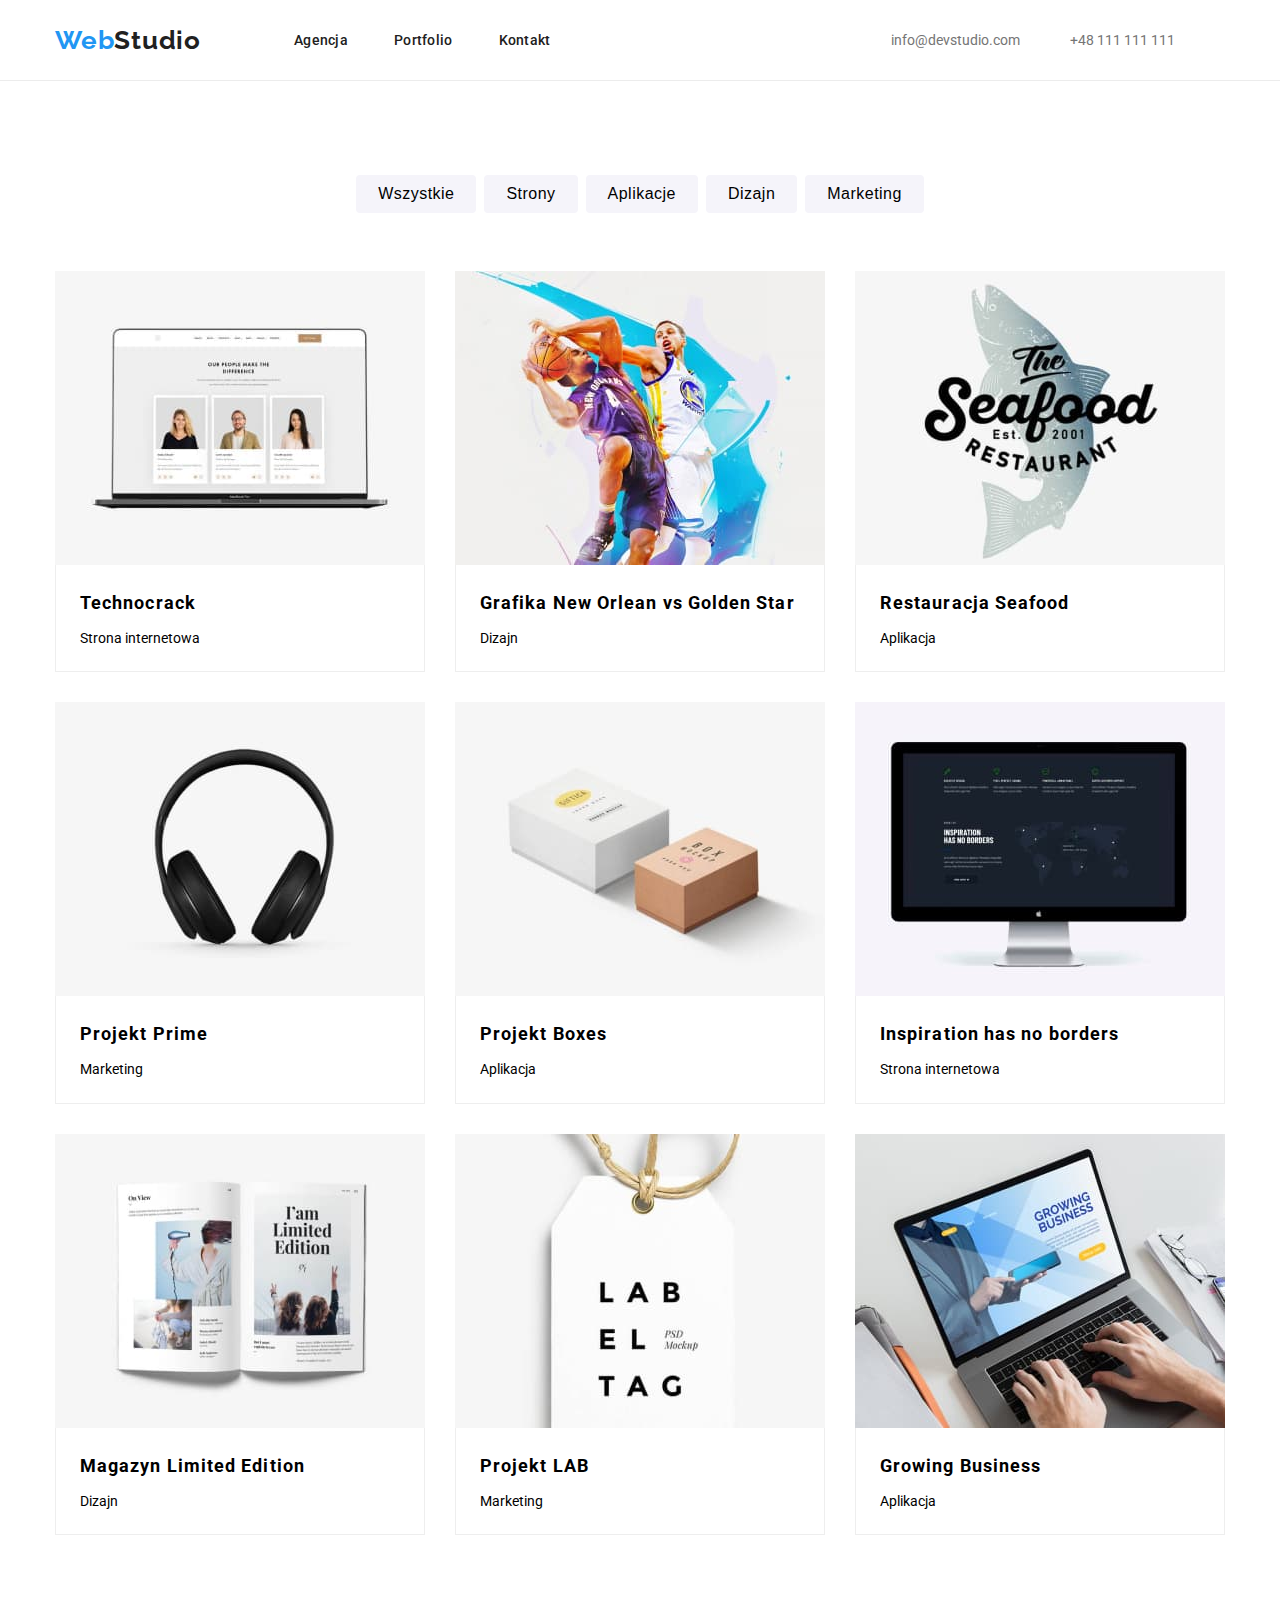
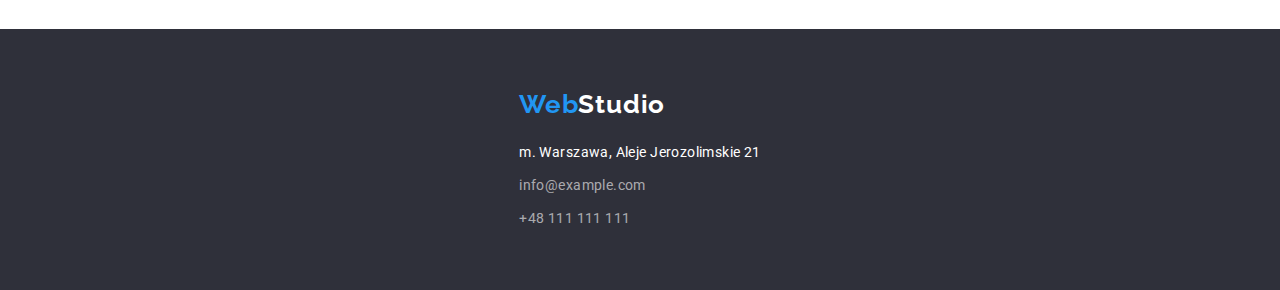
==== portfolio.html @ 0f6590d5 "v1" ====
<!DOCTYPE html>
<html lang="en">
  <head>
    <meta charset="UTF-8" />
    <meta http-equiv="X-UA-Compatible" content="IE=edge" />
    <meta name="viewport" content="width=device-width, initial-scale=1.0" />
    <title>Studio</title>
    <link rel="preconnect" href="https://fonts.googleapis.com" />
    <link rel="preconnect" href="https://fonts.gstatic.com" crossorigin />
    <link
      href="https://fonts.googleapis.com/css2?family=Raleway:wght@700&family=Roboto:wght@400;500;700;900&display=swap"
      rel="stylesheet"
    />
    <link rel="stylesheet" href="./css/styles.css" />
  </head>
  <body>
    <header class="header">
      <div class="container">
        <div class="header-section">
          <nav class="nav">
            <a href="./index.html" class="header-logo link">
              <span>Web</span>Studio
            </a>
            <ul class="nav-items">
              <li class="nav-item">
                <a href="" class="link">agencja</a>
              </li>
              <li class="nav-item">
                <a href="./portfolio.html" class="link">portfolio</a>
              </li>
              <li class="nav-item">
                <a href="" class="link">kontakt</a>
              </li>
            </ul>
          </nav>
          <ul class="contacts">
            <li>
              <a href="mailto:info@devstudio.com" class="header-contacts-item"
                >info@devstudio.com</a
              >
            </li>
            <li>
              <a href="tel:+48111111111" class="header-contacts-item"
                >+48 111 111 111</a
              >
            </li>
          </ul>
        </div>
      </div>
    </header>
    <main>
      <div class="container">
        <div class="section">
          <div class="portfolio">
            <ul class="portfolio-list">
              <li class="portfolio-item">
                <button type="button" class="portfolio-button">
                  Wszystkie
                </button>
              </li>
              <li class="portfolio-item">
                <button type="button" class="portfolio-button">Strony</button>
              </li>
              <li class="portfolio-item">
                <button type="button" class="portfolio-button">
                  Aplikacje
                </button>
              </li>
              <li class="portfolio-item">
                <button type="button" class="portfolio-button">Dizajn</button>
              </li>
              <li class="portfolio-item">
                <button type="button" class="portfolio-button">
                  Marketing
                </button>
              </li>
            </ul>
          </div>
          <section class="offer">
            <ul class="offer-list">
              <li class="offer-list-item">
                <figure class="offer-list-img">
                  <img
                    class="offer-img"
                    src="images/portfolio1.jpg"
                    alt="zdjęcie laptopa"
                    width="370"
                    height="294"
                  />
                  <figcaption>
                    <h3 class="offer-title">Technocrack</h3>
                    <p class="offer-category">Strona internetowa</p>
                    <p></p>
                  </figcaption>
                </figure>
              </li>
              <li class="offer-list-item">
                <figure class="offer-list-img">
                  <img
                    class="offer-img"
                    src="images/portfolio2.jpg"
                    alt="zdjęcie koszykarzy"
                    width="370"
                    height="294"
                  />
                  <figcaption>
                    <h3 class="offer-title">
                      Grafika New Orlean vs Golden Star
                    </h3>
                    <p class="offer-category">Dizajn</p>
                  </figcaption>
                </figure>
              </li>
              <li class="offer-list-item">
                <figure class="offer-list-img">
                  <img
                    class="offer-img"
                    src="images/portfolio3.jpg"
                    alt="zdjęcie logo restauracji"
                    width="370"
                    height="294"
                  />
                  <figcaption>
                    <h3 class="offer-title">Restauracja Seafood</h3>
                    <p class="offer-category">Aplikacja</p>
                  </figcaption>
                </figure>
              </li>
              <li class="offer-list-item">
                <figure class="offer-list-img">
                  <img
                    class="offer-img"
                    src="images/portfolio4.jpg"
                    alt="zdjęcie słuchawek"
                    width="370"
                    height="294"
                  />
                  <figcaption>
                    <h3 class="offer-title">Projekt Prime</h3>
                    <p class="offer-category">Marketing</p>
                  </figcaption>
                </figure>
              </li>
              <li class="offer-list-item">
                <figure class="offer-list-img">
                  <img
                    class="offer-img"
                    src="images/portfolio5.jpg"
                    alt="zdjęcie pudełek"
                    width="370"
                    height="294"
                  />
                  <figcaption>
                    <h3 class="offer-title">Projekt Boxes</h3>
                    <p class="offer-category">Aplikacja</p>
                  </figcaption>
                </figure>
              </li>
              <li class="offer-list-item">
                <figure class="offer-list-img">
                  <img
                    class="offer-img"
                    src="images/portfolio6.jpg"
                    alt="zdjęcie monitora"
                    width="370"
                    height="294"
                  />
                  <figcaption>
                    <h3 class="offer-title">Inspiration has no borders</h3>
                    <p class="offer-category">Strona internetowa</p>
                  </figcaption>
                </figure>
              </li>
              <li class="offer-list-item">
                <figure class="offer-list-img">
                  <img
                    class="offer-img"
                    src="images/portfolio7.jpg"
                    alt="zdjęcie magazynu"
                    width="370"
                    height="294"
                  />
                  <figcaption>
                    <h3 class="offer-title">Magazyn Limited Edition</h3>
                    <p class="offer-category">Dizajn</p>
                  </figcaption>
                </figure>
              </li>
              <li class="offer-list-item">
                <figure class="offer-list-img">
                  <img
                    class="offer-img"
                    src="images/portfolio8.jpg"
                    alt="zdjęcie etykiety"
                    width="370"
                    height="294"
                  />
                  <figcaption>
                    <h3 class="offer-title">Projekt LAB</h3>
                    <p class="offer-category">Marketing</p>
                  </figcaption>
                </figure>
              </li>
              <li class="offer-list-item">
                <figure class="offer-list-img">
                  <img
                    class="offer-img"
                    src="images/portfolio9.jpg"
                    alt="zdjęcie laptopa2"
                    width="370"
                    height="294"
                  />
                  <figcaption>
                    <h3 class="offer-title">Growing Business</h3>
                    <p class="offer-category">Aplikacja</p>
                  </figcaption>
                </figure>
              </li>
            </ul>
          </section>
        </div>
      </div>
    </main>
    <footer class="footer">
      <div class="container">
        <a href="./index.html" class="footer-logo"> <span>Web</span>Studio </a>
        <address class="footer-contacts">
          <ul>
            <li class="footer-list">m. Warszawa, Aleje Jerozolimskie 21</li>
            <li class="footer-list">
              <a href="mailto:info@example.com" class="footer-link"
                >info@example.com</a
              >
            </li>
            <li class="footer-list">
              <a href="tel:+48111111111" class="footer-link">+48 111 111 111</a>
            </li>
          </ul>
        </address>
      </div>
    </footer>
  </body>
</html>
---- css/styles.css ----
* {
  margin: 0px;
  padding: 0px;
}
*,
*::before,
*::after {
  box-sizing: border-box;
}
:root {
  --main-font-color: #212121;
  --brand-color: #2196f3;
  --bg-color: #f5f4fa;
  --icon-color: #afb1b8;
}
.container {
  max-width: 1200px;
  margin: 0 auto;
  padding-right: 15px;
  padding-left: 15px;
  align-items: center;
}
.section {
  padding-top: 94px;
  padding-bottom: 94px;
}
body {
  font-family: "Roboto", sans-serif;
  font-size: 14px;
}
ul {
  list-style: none;
  margin: 0px;
  padding: 0px;
}
.link {
  text-decoration: none;
  font-family: "Roboto";
  font-weight: 500;
  font-size: 14px;
  line-height: 16px;
  letter-spacing: 0.02em;
}
.link:hover,
.link:focus,
.header-contacts-item:hover,
.header-contacts-item:focus,
.nav-item .link:hover,
.nav-item .link:focus {
  color: var(--brand-color);
}
/* ------HEADER----- */
.header {
  background-color: #fff;
  border-bottom: 1px solid #ececec;
}
.header .link {
  color: #212121;
}
.header-logo {
  color: var(--main-font-color);
  text-decoration: none;
  font-family: "Raleway";
  font-weight: 700;
  font-size: 26px;
  line-height: 31px;
  letter-spacing: 0.03em;
  margin-right: 93px;
}
.header-logo > span,
.footer-logo > span {
  color: var(--brand-color);
}

.header-section {
  display: flex;
  align-items: center;
  justify-content: center;
  height: 80px;
}
.nav {
  display: flex;
  align-items: center;
}
.nav-items {
  font-weight: 500;
  line-height: 1.14;
  display: flex;
  justify-content: space-between;
}
.nav-items .link {
  text-transform: capitalize;
}
.nav-item {
  margin-right: 46px;
}
.contacts {
  display: flex;
  align-items: center;
  justify-content: flex-end;
  margin-left: auto;
}
.header-contact a {
  display: flex;
  align-items: center;
}
.header-contact .contact-icon {
  fill: currentColor;
  margin-right: 10px;
}
.header-contact .icon-envelope {
  width: 16px;
  height: 12px;
}
.header-contact .icon-smartphone {
  width: 10px;
  height: 36px;
}
.header-contacts-item {
  color: #757575;
  text-decoration: none;
  margin-right: 50px;
}
/* ----BANNER---- */
.main-title {
  background-color: #2f303a;
  text-align: center;
  padding: 200px 0;
  color: #fff;
  background-image: linear-gradient(
      rgba(47, 48, 58, 0.4),
      rgba(47, 48, 58, 0.4)
    ),
    url("../images/mainbg.jpg");
  background-position: center;
  background-size: cover;
  background-repeat: no-repeat;
}
.main-title-item {
  font-weight: 900;
  font-size: 44px;
  line-height: 1.36em;
  max-width: 696px;
  text-transform: uppercase;
  margin: 0 auto 30px;
}
.main-button {
  color: #fff;
  cursor: pointer;
  background-color: var(--brand-color);
  border: none;
  border-radius: 4px;
  width: 200px;
  height: 50px;
  font-weight: 700;
  font-size: 16px;
  line-height: 1.875em;
  box-shadow: 0px 4px 4px rgba(0, 0, 0, 0.15);
  padding: 10px 41px 10px 41px;
  font-family: "Roboto";
  letter-spacing: 0.06em;
}
.main-button:hover,
.main-button:active {
  background-color: var(--brand-color);
  color: #fff;
}
/* -----LOREM IPSUM---- */

.article {
  display: flex;
  margin-left: -30px;
  margin-bottom: -30px;
}
.article-list {
  max-width: 270px;
  margin-bottom: 30px;
  margin-left: 30px;
}
.article-title {
  text-transform: uppercase;
  margin-bottom: 10px;
  font-weight: 700;
  font-size: 14px;
  line-height: 1.14em;
  letter-spacing: 0.03em;
}
.article-item {
  font-weight: 400;
  font-size: 14px;
  color: #757575;
  line-height: 1.71em;
  letter-spacing: 0.03em;
}
.article-list-group {
  display: flex;
  justify-content: center;
  width: 100%;
  height: 120px;
  padding: 25px 0;
  border-radius: 4px;
  margin-bottom: 30px;
  background-color: var(--bg-color);
}
.arcticle-list-group-icon {
  width: 70px;
  height: 70px;
}
/* ----CZYM SIĘ ZAJMUJEMY---- */
.about-title {
  font-size: 36px;
  line-height: 1.16;
  display: flex;
  justify-content: center;
  margin: 0;
  padding-bottom: 50px;
  letter-spacing: 0.03em;
}
.about-item {
  display: flex;
  justify-content: space-between;
}
.about {
  padding-top: 0;
}
/* ----NASZ ZESPÓŁ---- */
.us {
  background-color: var(--bg-color);
}
.us-title {
  font-size: 36px;
  line-height: 1.16;
  display: flex;
  justify-content: center;
  margin: 0;
  padding-bottom: 50px;
  letter-spacing: 0.03em;
}
.us-list {
  display: flex;
  justify-content: space-between;
}
.us-item {
  margin: 0;
  width: 270px;
  background-color: #ffffff;
  border-bottom-right-radius: 4px;
  border-bottom-left-radius: 4px;
  box-shadow: 0px 2px rgba(0, 0, 0, 0.2), 0px 1px rgba(0, 0, 0, 0.14),
    0px 1px rgba(0, 0, 0, 0.12);
}
.us-img {
  display: block;
}
.us-name {
  color: #212121;
  font-weight: 500;
  padding-top: 30px;
  line-height: 1.17;
  text-align: center;
}
.us-description {
  color: #757575;
  font-size: 16px;
  padding-bottom: 16px;
  line-height: 1.17;
  text-align: center;
}
.us-items li {
  width: 270px;
}
/* ----KLIENCI---- */
.clients-title {
  text-align: center;
  padding-bottom: 50px;
  font-size: 36px;
  line-height: 42px;
  letter-spacing: 0.03em;
}
.clients-list {
  display: flex;
  justify-content: space-between;
}
.client-link {
  display: flex;
  justify-content: center;
  align-items: center;
  width: 170px;
  height: 92px;
  border: 1px solid #afb1b8;
  border-radius: 4px;
}
.client-logo {
  width: 106px;
  height: 60px;
  fill: var(--icon-color);
}

.client-link:hover,
.client-link:focus {
  color: var(--brand-color);
  cursor: pointer;
  border: 1px solid var(--brand-color);
}
.client-logo:focus,
.client-logo:hover {
  fill: var(--brand-color);
}
/* ----SOCIAL LINKI---- */
.social-list {
  display: flex;
  align-items: center;
  justify-content: space-between;
  margin-left: 32px;
  margin-right: 32px;
  padding-bottom: 30px;
}
.social-list-link {
  display: flex;
  justify-content: center;
  align-items: center;
  width: 44px;
  height: 44px;
  border-radius: 50%;
  background-color: #fff;
  cursor: pointer;
  fill: var(--icon-color);
}
.social-icon {
  width: 20px;
  height: 20px;
}
.social-list-link:hover,
.social-list-link:active {
  fill: #fff;
  background-color: var(--brand-color);
}

/* ----FOOTER---- */
.footer {
  background-color: #2f303a;
  color: #fff;
  padding: 60px 0;
  font-style: normal;
  display: flex;
}

.footer-logo {
  display: inline-block;
  color: #fff;
  text-decoration: none;
  font-family: "Raleway";
  font-weight: 700;
  font-size: 26px;
  line-height: 1.19em;
  letter-spacing: 0.03em;
  margin-bottom: 20px;
  text-transform: capitalize;
}
.footer-link {
  color: rgba(255, 255, 255, 0.6);
  text-decoration: none;
}
.footer-link:hover,
.footer-link:focus {
  color: rgba(255, 255, 255, 1);
}
.footer-list {
  display: flex;
  align-items: center;
  font-style: normal;
  font-size: 14px;
  line-height: 24px;
  letter-spacing: 0.03em;
  font-weight: 400;
  color: #fff;
  margin-bottom: 9px;
}
.footer-list:last-child {
  margin-bottom: 0;
}
.footer-social {
  display: flex;
  flex-direction: column;
  justify-content: start;
  padding-top: 12px;
}
.footer-social-title {
  color: #fff;
  text-transform: uppercase;
}
.footer-social-icon {
  display: flex;
  width: 20px;
  height: 20px;
  fill: currentColor;
}
.footer-social-list {
  display: flex;
  justify-content: space-between;
  align-items: center;
}
.footer-social-link {
  display: flex;
  justify-content: center;
  align-items: center;
  width: 44px;
  height: 44px;
  border-radius: 50%;
  background-color: rgba(255, 255, 255, 0.1);
  color: #fff;
}
.footer-social-link:hover,
.footer-social-link:focus {
  background-color: var(--brand-color);
}
/* Strona Portfolio */

.portfolio {
  text-align: center;
}
.portfolio-list {
  display: flex;
  justify-content: center;
  margin-left: -8px;
  margin-bottom: 50px;
}
.portfolio-item {
  margin-left: 8px;
  margin-bottom: 8px;
}
.portfolio-button {
  cursor: pointer;
  background-color: var(--bg-color);
  border: 0px;
  padding: 6px 22px;
  border-radius: 4px;
  line-height: 1.625em;
  letter-spacing: 0.03em;
  font-size: 16px;
}
.portfolio-button:hover,
.portfolio-button:focus,
.portfolio-button:active {
  color: #fff;
  background-color: var(--brand-color);
  box-shadow: 0px 3px 1px rgba(0, 0, 0, 0.1), 0px 1px 2px rgba(0, 0, 0, 0.08),
    0px 2px 2px rgba(0, 0, 0, 0.12);
}
/* ----SIATKA Z OFERTAMI---- */
.offer-list {
  display: flex;
  flex-wrap: wrap;
  margin-left: -30px;
  margin-bottom: -30px;
}
.offer-list-item {
  max-width: 370px;
  margin-left: 30px;
  margin-bottom: 30px;
  background-color: #fff;
}
.offer-list-item figcaption {
  border-right: 1px solid #eeeeee;
  border-bottom: 1px solid #eeeeee;
  border-left: 1px solid #eeeeee;
}
.offer-title {
  font-size: 18px;
  line-height: 2;
  letter-spacing: 0.06em;
  padding: 20px 24px 4px 24px;
}
.offer-category {
  color: var(--detail-color);
  line-height: 1.875em;
  padding: 0px 24px 20px 24px;
}
.offer-img {
  display: block;
}
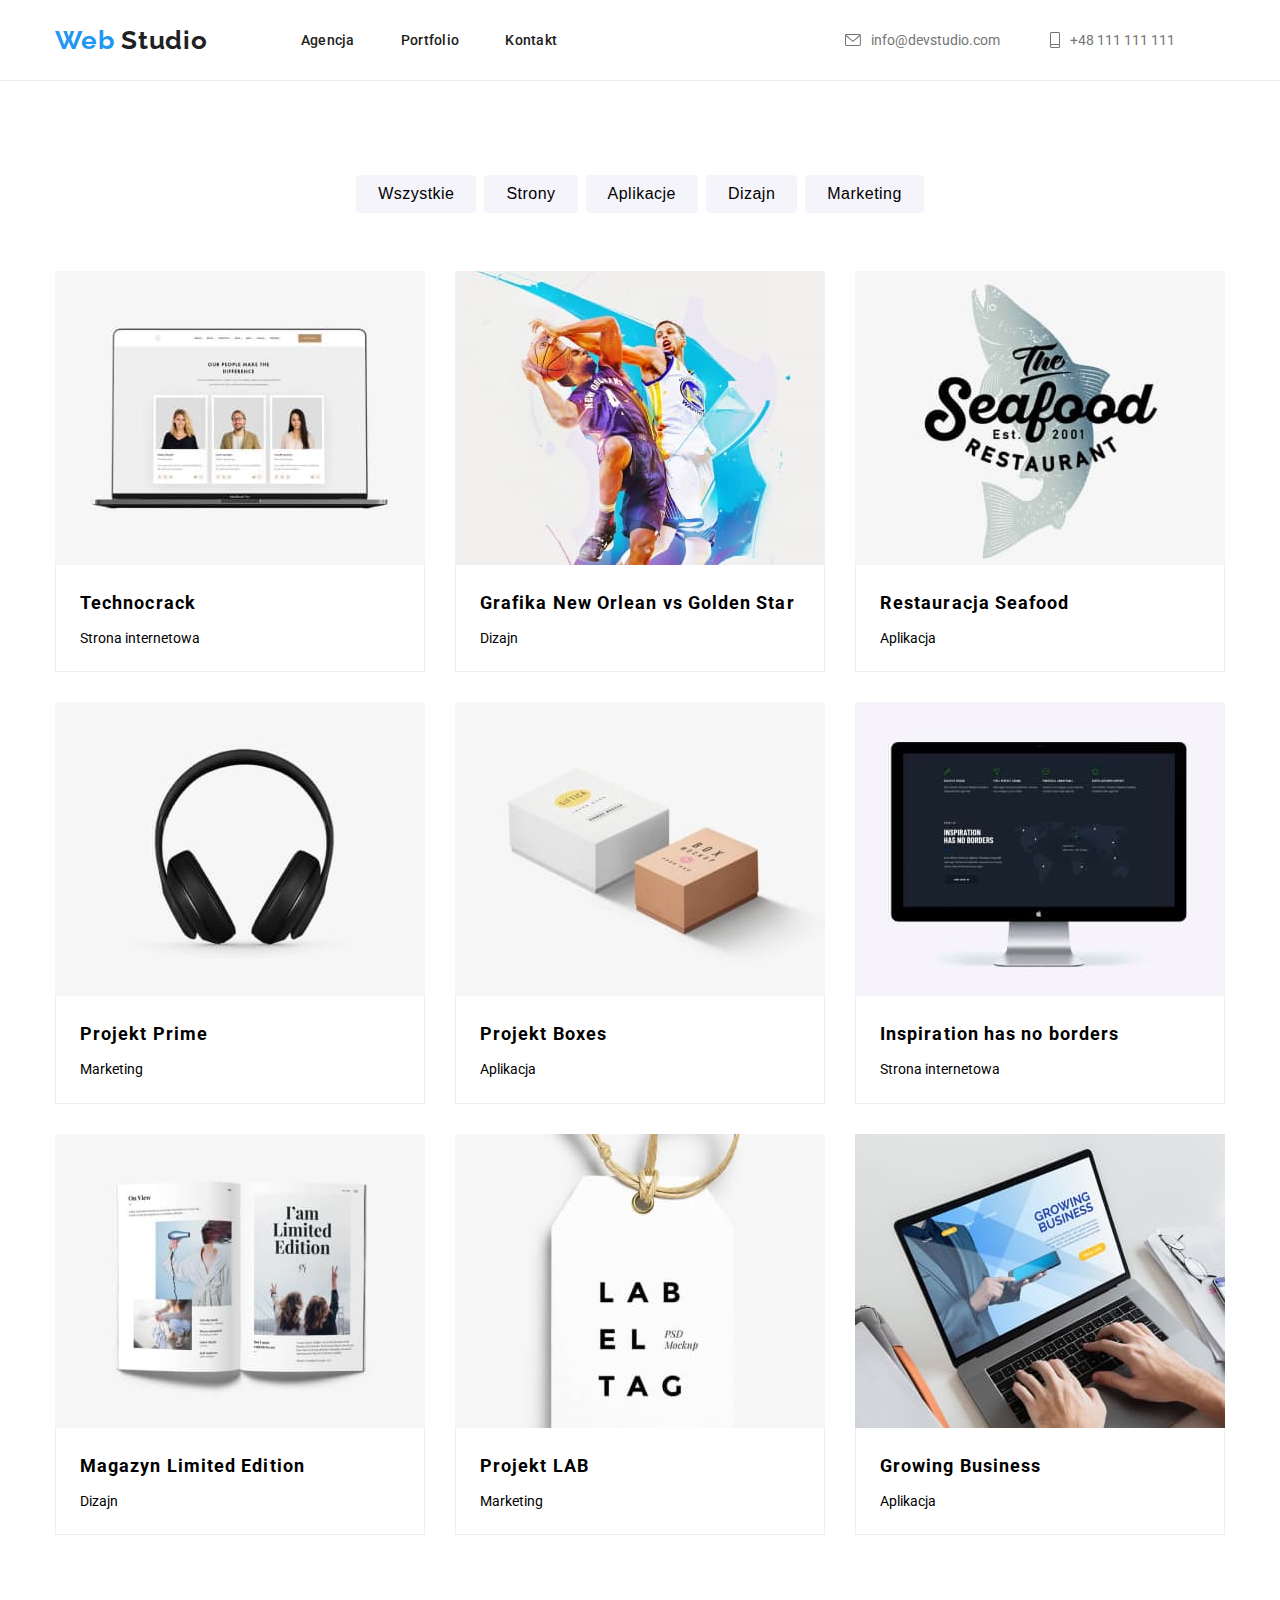
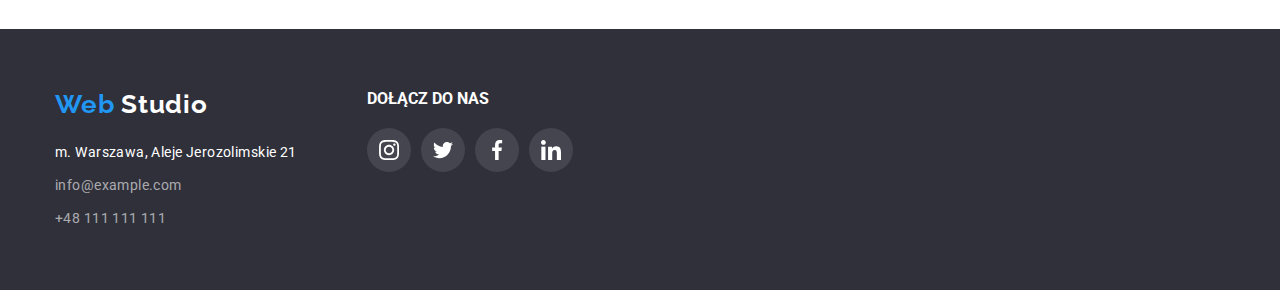
==== commit 825e7af2: "v1.5" ====
--- a/portfolio.html
+++ b/portfolio.html
@@ -19,7 +19,8 @@
         <div class="header-section">
           <nav class="nav">
             <a href="./index.html" class="header-logo link">
-              <span>Web</span>Studio
+              <span>Web</span>
+              Studio
             </a>
             <ul class="nav-items">
               <li class="nav-item">
@@ -34,15 +35,21 @@
             </ul>
           </nav>
           <ul class="contacts">
-            <li>
-              <a href="mailto:info@devstudio.com" class="header-contacts-item"
-                >info@devstudio.com</a
-              >
-            </li>
-            <li>
-              <a href="tel:+48111111111" class="header-contacts-item"
-                >+48 111 111 111</a
-              >
+            <li class="header-contact">
+              <a href="mailto:info@devstudio.com" class="header-contacts-item">
+                <svg class="contact-icon icon-envelope">
+                  <use href="./images/icons.svg#icon-envelope"></use>
+                </svg>
+                info@devstudio.com
+              </a>
+            </li>
+            <li class="header-contact">
+              <a href="tel:+48111111111" class="header-contacts-item">
+                <svg class="contact-icon icon-smartphone">
+                  <use href="./images/icons.svg#icon-smartphone"></use>
+                </svg>
+                +48 111 111 111
+              </a>
             </li>
           </ul>
         </div>
@@ -222,22 +229,62 @@
       </div>
     </main>
     <footer class="footer">
-      <div class="container">
-        <a href="./index.html" class="footer-logo"> <span>Web</span>Studio </a>
-        <address class="footer-contacts">
-          <ul>
-            <li class="footer-list">m. Warszawa, Aleje Jerozolimskie 21</li>
-            <li class="footer-list">
-              <a href="mailto:info@example.com" class="footer-link"
-                >info@example.com</a
-              >
-            </li>
-            <li class="footer-list">
-              <a href="tel:+48111111111" class="footer-link">+48 111 111 111</a>
+      <section class="container footer-section">
+        <div class="footer-contact">
+          <a href="./index.html" class="footer-logo">
+            <span>Web</span>
+            Studio
+          </a>
+          <address class="footer-contacts">
+            <ul>
+              <li class="footer-list">m. Warszawa, Aleje Jerozolimskie 21</li>
+              <li class="footer-list">
+                <a href="mailto:info@example.com" class="footer-link">
+                  info@example.com
+                </a>
+              </li>
+              <li class="footer-list">
+                <a href="tel:+48111111111" class="footer-link">
+                  +48 111 111 111
+                </a>
+              </li>
+            </ul>
+          </address>
+        </div>
+        <div class="footer-social">
+          <h3 class="footer-social-title">dołącz do nas</h3>
+          <ul class="footer-social-list">
+            <li class="footer-social-item">
+              <a class="footer-social-link" href="#">
+                <svg class="footer-social-icon">
+                  <use href="./images/icons.svg#icon-instagram"></use>
+                </svg>
+              </a>
+            </li>
+            <li class="footer-social-item">
+              <a class="footer-social-link" href="#">
+                <svg class="footer-social-icon">
+                  <use href="./images/icons.svg#icon-twitter"></use>
+                </svg>
+              </a>
+            </li>
+            <li class="footer-social-item">
+              <a class="footer-social-link" href="#">
+                <svg class="footer-social-icon">
+                  <use href="./images/icons.svg#icon-facebook"></use>
+                </svg>
+              </a>
+            </li>
+            <li class="footer-social-item">
+              <a class="footer-social-link" href="#">
+                <svg class="footer-social-icon">
+                  <use href="./images/icons.svg#icon-linkedin"></use>
+                </svg>
+              </a>
             </li>
           </ul>
-        </address>
-      </div>
+        </div>
+      </section>
     </footer>
   </body>
 </html>
--- a/css/styles.css
+++ b/css/styles.css
@@ -15,6 +15,7 @@
 }
 .container {
   max-width: 1200px;
+  width: 100%;
   margin: 0 auto;
   padding-right: 15px;
   padding-left: 15px;
@@ -289,11 +290,12 @@
   height: 92px;
   border: 1px solid #afb1b8;
   border-radius: 4px;
+  color: var(--icon-color);
 }
 .client-logo {
   width: 106px;
   height: 60px;
-  fill: var(--icon-color);
+  fill: currentColor;
 }
 
 .client-link:hover,
@@ -302,10 +304,6 @@
   cursor: pointer;
   border: 1px solid var(--brand-color);
 }
-.client-logo:focus,
-.client-logo:hover {
-  fill: var(--brand-color);
-}
 /* ----SOCIAL LINKI---- */
 .social-list {
   display: flex;
@@ -344,7 +342,14 @@
   font-style: normal;
   display: flex;
 }
-
+.footer-contact {
+  display: flex;
+  flex-direction: column;
+}
+.footer-section {
+  display: flex;
+  align-items: flex-start;
+}
 .footer-logo {
   display: inline-block;
   color: #fff;
@@ -383,11 +388,12 @@
   display: flex;
   flex-direction: column;
   justify-content: start;
-  padding-top: 12px;
+  padding-left: 70px;
 }
 .footer-social-title {
   color: #fff;
   text-transform: uppercase;
+  padding-bottom: 20px;
 }
 .footer-social-icon {
   display: flex;
@@ -399,6 +405,7 @@
   display: flex;
   justify-content: space-between;
   align-items: center;
+  gap: 10px;
 }
 .footer-social-link {
   display: flex;
@@ -460,6 +467,10 @@
   margin-bottom: 30px;
   background-color: #fff;
 }
+.offer-list-item:hover {
+  box-shadow: 0px 1px 1px rgba(0, 0, 0, 0.12), 0px 4px 4px rgba(0, 0, 0, 0.06),
+    1px 4px 6px rgba(0, 0, 0, 0.16);
+}
 .offer-list-item figcaption {
   border-right: 1px solid #eeeeee;
   border-bottom: 1px solid #eeeeee;
